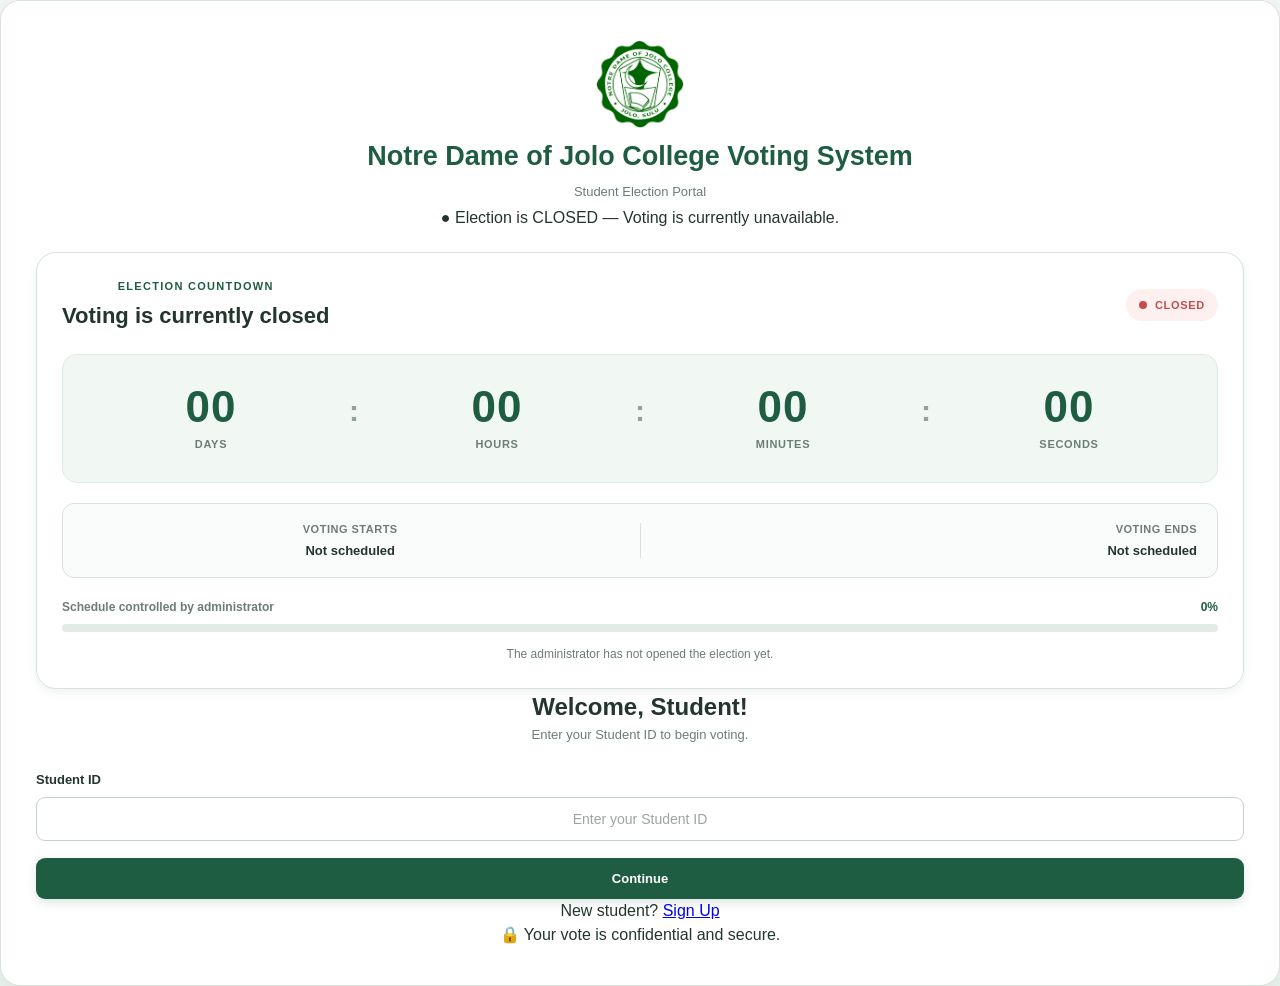
==== index.html @ a26a86ce "Add files via upload" ====
<!DOCTYPE html>
<html lang="en">

<head>

    <meta charset="UTF-8">
    <meta name="viewport" content="width=device-width, initial-scale=1.0">

    <title>Notre Dame Of Jolo College Voting System</title>

    <link rel="stylesheet" href="style2.css">

</head>

<body>

    <main class="page-container">

        <section class="login-card">


            <!-- ==========================================
                 LOGO
            =========================================== -->

            <div style="text-align: center;">

                <img
                    src="NDJC-SEAL-1508x1536.png"
                    alt="Notre Dame of Jolo College Logo"
                    style="
                        width: 90px;
                        height: 90px;
                        object-fit: contain;
                    "
                >

            </div>


            <!-- ==========================================
                 TITLE
            =========================================== -->

            <h1>
                Notre Dame of Jolo College Voting System
            </h1>

            <p class="subtitle">
                Student Election Portal
            </p>

            <div class="divider"></div>


            <!-- ==========================================
                 LIVE ELECTION STATUS
            =========================================== -->

            <div
                id="electionStatus"
                style="
                    text-align: center;
                    margin-bottom: 20px;
                "
            >

                <strong>
                    Checking voting schedule...
                </strong>

            </div>


            <!-- ==========================================
                 WELCOME
            =========================================== -->

            <h2>
                Welcome, Student!
            </h2>

            <p class="instruction">
                Enter your Student ID to begin voting.
            </p>


            <!-- ==========================================
                 LOGIN FORM
            =========================================== -->

            <form id="studentLoginForm">

                <label for="studentID">
                    Student ID
                </label>

                <input
                    type="text"
                    id="studentID"
                    name="studentID"
                    placeholder="Enter your Student ID"
                    autocomplete="off"
                >

                <p
                    id="errorMessage"
                    class="error-message"
                ></p>

                <button
                    type="submit"
                    class="primary-button"
                >
                    Continue
                </button>

            </form>


            <!-- ==========================================
                 SIGN UP
            =========================================== -->

            <div class="signup-section">

                <p>

                    New student?

                    <a href="student-signup.html">
                        Sign Up
                    </a>

                </p>

            </div>


            <!-- ==========================================
                 FOOTER
            =========================================== -->

            <div class="login-footer">

                🔒 Your vote is confidential and secure.

            </div>

        </section>

    </main>


    <!-- ==========================================
         STUDENT JAVASCRIPT
    =========================================== -->

    <script src="student2.js"></script>

</body>

</html>
---- style2.css ----
/* =========================================================
   COLLEGE VOTING SYSTEM
   STUDENT VOTING PAGE - STYLE2.CSS
   ========================================================= */


/* =========================================================
   1. GLOBAL RESET
   ========================================================= */

* {
    margin: 0;
    padding: 0;
    box-sizing: border-box;
}

html {
    scroll-behavior: smooth;
}

body {
    font-family: "Segoe UI", Arial, Helvetica, sans-serif;
    background: #f3f7f4;
    color: #24352d;
    min-height: 100vh;
    line-height: 1.5;
}


/* =========================================================
   2. COLOR VARIABLES
   ========================================================= */

:root {
    --forest: #1f5d42;
    --forest-dark: #174832;
    --forest-deep: #123b2a;
    --forest-light: #e7f2eb;
    --forest-soft: #f1f8f4;

    --white: #ffffff;
    --text: #24352d;
    --muted: #6d7d74;

    --border: #d8e3dc;
    --border-dark: #c4d3ca;

    --success: #2e8b57;
    --success-light: #e9f7ef;

    --warning: #c78a19;
    --warning-light: #fff6df;

    --danger: #c84b4b;
    --danger-light: #fff0f0;

    --shadow-sm: 0 3px 10px rgba(31, 93, 66, 0.08);
    --shadow-md: 0 8px 24px rgba(31, 93, 66, 0.12);
    --shadow-lg: 0 14px 35px rgba(31, 93, 66, 0.15);

    --radius-sm: 8px;
    --radius-md: 14px;
    --radius-lg: 20px;
}


/* =========================================================
   3. MAIN VOTING CONTAINER
   ========================================================= */

.voting-container {
    width: min(1180px, calc(100% - 32px));
    margin: 30px auto;
    padding-bottom: 30px;
}


/* =========================================================
   4. HEADER
   ========================================================= */

.voting-header {
    display: grid;
    grid-template-columns: 1fr auto auto;
    align-items: center;
    gap: 24px;

    background: var(--forest);
    color: var(--white);

    padding: 25px 30px;

    border-radius: var(--radius-lg);

    box-shadow: var(--shadow-md);
}


/* College title */

.voting-header h1 {
    font-size: 28px;
    font-weight: 700;
    letter-spacing: -0.3px;
    margin-bottom: 3px;
}

.voting-header > div:first-child p {
    color: rgba(255, 255, 255, 0.78);
    font-size: 14px;
}


/* =========================================================
   5. STUDENT INFORMATION
   ========================================================= */

.student-info {
    display: flex;
    flex-direction: column;
    align-items: flex-end;

    min-width: 190px;

    padding: 10px 16px;

    border-left: 1px solid rgba(255, 255, 255, 0.2);
}

.student-info strong {
    font-size: 15px;
    font-weight: 700;
}

.student-info span {
    margin-top: 2px;
    color: rgba(255, 255, 255, 0.72);
    font-size: 12px;
}


/* =========================================================
   6. ELECTION STATUS
   ========================================================= */

.election-status {
    display: inline-flex;
    align-items: center;
    justify-content: center;

    min-width: 120px;

    padding: 9px 15px;

    border-radius: 999px;

    font-size: 12px;
    font-weight: 700;

    text-transform: uppercase;
    letter-spacing: 0.5px;

    background: rgba(255, 255, 255, 0.13);
    color: white;

    border: 1px solid rgba(255, 255, 255, 0.2);
}


/* JavaScript-added states */

.election-status.open {
    background: rgba(61, 180, 111, 0.22);
    border-color: rgba(126, 235, 164, 0.4);
    color: #eafff1;
}

.election-status.closed {
    background: rgba(255, 255, 255, 0.12);
    color: #f1f4f2;
}


/* =========================================================
   7. COUNTDOWN CARD
   ========================================================= */

.student-countdown-card {
    margin-top: 22px;

    background: var(--white);

    border: 1px solid var(--border);

    border-radius: var(--radius-lg);

    padding: 25px;

    box-shadow: var(--shadow-sm);

    overflow: hidden;

    transition:
        transform 0.2s ease,
        box-shadow 0.2s ease;
}

.student-countdown-card:hover {
    box-shadow: var(--shadow-md);
}


/* =========================================================
   8. COUNTDOWN HEADER
   ========================================================= */

.countdown-header {
    display: flex;
    align-items: center;
    justify-content: space-between;

    gap: 20px;

    margin-bottom: 22px;
}

.countdown-eyebrow {
    display: block;

    margin-bottom: 4px;

    color: var(--forest);

    font-size: 11px;
    font-weight: 800;

    letter-spacing: 1.3px;
}

.countdown-heading h2 {
    color: var(--text);

    font-size: 22px;
    font-weight: 700;
}


/* =========================================================
   9. COUNTDOWN STATUS BADGE
   ========================================================= */

.countdown-status-badge {
    display: inline-flex;
    align-items: center;
    gap: 8px;

    padding: 8px 13px;

    border-radius: 999px;

    font-size: 11px;
    font-weight: 800;

    letter-spacing: 0.7px;

    white-space: nowrap;

    background: #eef2ef;
    color: var(--muted);
}

.status-dot {
    width: 8px;
    height: 8px;

    border-radius: 50%;

    background: #8c9992;
}


/* Checking */

.countdown-status-badge.checking {
    background: #eef2ef;
    color: #68766f;
}

.countdown-status-badge.checking .status-dot {
    background: #8c9992;
}


/* Open */

.countdown-status-badge.open {
    background: var(--success-light);
    color: var(--success);
}

.countdown-status-badge.open .status-dot {
    background: var(--success);
    box-shadow: 0 0 0 4px rgba(46, 139, 87, 0.12);
}


/* Upcoming */

.countdown-status-badge.upcoming {
    background: #edf3ff;
    color: #3766a8;
}

.countdown-status-badge.upcoming .status-dot {
    background: #4d7bc0;
}


/* Closed */

.countdown-status-badge.closed {
    background: var(--danger-light);
    color: var(--danger);
}

.countdown-status-badge.closed .status-dot {
    background: var(--danger);
}


/* =========================================================
   10. COUNTDOWN TIME
   ========================================================= */

.countdown-time-grid {
    display: grid;

    grid-template-columns:
        minmax(0, 1fr)
        auto
        minmax(0, 1fr)
        auto
        minmax(0, 1fr)
        auto
        minmax(0, 1fr);

    align-items: center;

    gap: 10px;

    padding: 20px;

    background: var(--forest-soft);

    border: 1px solid #dcebe2;

    border-radius: 15px;
}


/* Individual number box */

.countdown-unit {
    min-width: 0;

    text-align: center;

    padding: 10px 5px;
}

.countdown-unit strong {
    display: block;

    color: var(--forest);

    font-size: clamp(28px, 4vw, 44px);
    font-weight: 800;

    line-height: 1;

    font-variant-numeric: tabular-nums;
    letter-spacing: 1px;
}

.countdown-unit span {
    display: block;

    margin-top: 7px;

    color: var(--muted);

    font-size: 11px;
    font-weight: 700;

    text-transform: uppercase;
    letter-spacing: 0.7px;
}


/* Separators */

.countdown-separator {
    color: #91a39a;

    font-size: 30px;
    font-weight: 700;

    padding-bottom: 16px;
}


/* =========================================================
   11. COUNTDOWN SCHEDULE
   ========================================================= */

.countdown-schedule {
    display: grid;

    grid-template-columns: 1fr auto 1fr;

    align-items: center;

    gap: 22px;

    margin-top: 20px;

    padding: 17px 20px;

    background: #fafcfb;

    border: 1px solid var(--border);

    border-radius: 12px;
}

.schedule-item {
    display: flex;
    flex-direction: column;
    gap: 3px;
}

.schedule-item.schedule-end {
    text-align: right;
}

.schedule-label {
    color: var(--muted);

    font-size: 11px;
    font-weight: 700;

    text-transform: uppercase;
    letter-spacing: 0.5px;
}

.schedule-item strong {
    color: var(--text);

    font-size: 13px;
    font-weight: 700;
}

.schedule-divider {
    width: 1px;
    height: 35px;

    background: var(--border);
}


/* =========================================================
   12. COUNTDOWN PROGRESS
   ========================================================= */

.countdown-progress-area {
    margin-top: 20px;
}

.countdown-progress-labels {
    display: flex;
    justify-content: space-between;
    align-items: center;

    margin-bottom: 8px;
}

.countdown-progress-labels span {
    color: var(--muted);

    font-size: 12px;
    font-weight: 600;
}

.countdown-progress-labels strong {
    color: var(--forest);

    font-size: 12px;
    font-weight: 800;
}

.countdown-progress-track {
    width: 100%;
    height: 8px;

    overflow: hidden;

    background: #e4ebe7;

    border-radius: 999px;
}

.countdown-progress-bar {
    width: 0;
    height: 100%;

    background: var(--forest);

    border-radius: inherit;

    transition: width 0.5s ease;
}


/* =========================================================
   13. COUNTDOWN MESSAGE
   ========================================================= */

.countdown-message {
    margin-top: 13px;

    color: var(--muted);

    font-size: 12px;
    text-align: center;
}


/* =========================================================
   14. VOTING PROGRESS
   ========================================================= */

.progress-container {
    display: flex;
    align-items: center;

    width: 100%;

    margin: 25px 0;

    padding: 5px 10px;
}


/* Progress step */

.progress-step {
    position: relative;

    display: flex;
    flex-direction: column;
    align-items: center;
    justify-content: center;

    flex-shrink: 0;

    width: 43px;
    height: 43px;

    border-radius: 50%;

    background: #e2e9e5;

    color: #75837c;

    font-size: 14px;
    font-weight: 800;

    transition:
        background 0.25s ease,
        color 0.25s ease,
        transform 0.25s ease,
        box-shadow 0.25s ease;
}

.progress-step span {
    position: absolute;

    top: 51px;

    width: 110px;

    color: #78867e;

    font-size: 11px;
    font-weight: 700;

    text-align: center;

    white-space: nowrap;
}


/* Active */

.progress-step.active {
    background: var(--forest);
    color: white;

    box-shadow: 0 0 0 5px rgba(31, 93, 66, 0.12);

    transform: scale(1.04);
}

.progress-step.active span {
    color: var(--forest);
}


/* Completed */

.progress-step.completed {
    background: var(--success);
    color: white;
}

.progress-step.completed span {
    color: var(--success);
}


/* Progress line */

.progress-line {
    flex: 1;

    height: 3px;

    margin: 0 7px;

    background: #dfe7e2;

    border-radius: 999px;

    transition: background 0.3s ease;
}

.progress-line.completed {
    background: var(--forest);
}


/* =========================================================
   15. MAIN POSITION CARD
   ========================================================= */

.position-card {
    margin-top: 42px;

    background: var(--white);

    border: 1px solid var(--border);

    border-radius: var(--radius-lg);

    box-shadow: var(--shadow-sm);

    overflow: hidden;
}


/* =========================================================
   16. POSITION HEADER
   ========================================================= */

.position-header {
    padding: 28px 30px 22px;

    border-bottom: 1px solid var(--border);

    background:
        linear-gradient(
            to bottom,
            #ffffff,
            #fbfdfc
        );
}

.position-number {
    display: inline-block;

    margin-bottom: 7px;

    color: var(--forest);

    font-size: 11px;
    font-weight: 800;

    text-transform: uppercase;
    letter-spacing: 0.8px;
}

.position-header h2 {
    color: var(--text);

    font-size: 27px;
    font-weight: 750;

    margin-bottom: 5px;
}

.position-header p {
    color: var(--muted);

    font-size: 13px;
}

.position-header p strong {
    color: var(--forest);
}


/* =========================================================
   17. CANDIDATE GRID
   ========================================================= */

.candidate-grid {
    display: grid;

    grid-template-columns: repeat(3, minmax(0, 1fr));

    gap: 18px;

    padding: 26px 30px;
}


/* =========================================================
   18. CANDIDATE CARD
   ========================================================= */

.candidate-card {
    position: relative;

    display: flex;
    flex-direction: column;

    min-width: 0;

    padding: 20px;

    background: var(--white);

    border: 2px solid var(--border);

    border-radius: 16px;

    cursor: pointer;

    transition:
        border-color 0.2s ease,
        background 0.2s ease,
        box-shadow 0.2s ease,
        transform 0.2s ease;
}

.candidate-card:hover {
    border-color: #a9c5b5;

    background: #fcfefd;

    box-shadow: var(--shadow-md);

    transform: translateY(-3px);
}

.candidate-card:focus {
    outline: none;

    border-color: var(--forest);

    box-shadow:
        0 0 0 4px rgba(31, 93, 66, 0.12),
        var(--shadow-sm);
}


/* Selected card */

.candidate-card.selected {
    border-color: var(--forest);

    background: var(--forest-soft);

    box-shadow:
        0 7px 20px rgba(31, 93, 66, 0.13);
}


/* =========================================================
   19. CANDIDATE PHOTO
   ========================================================= */

.candidate-photo {
    display: flex;
    align-items: center;
    justify-content: center;

    width: 82px;
    height: 82px;

    margin: 0 auto 15px;

    border-radius: 50%;

    background: var(--forest-light);

    border: 4px solid #d9ebe1;

    font-size: 38px;

    flex-shrink: 0;
}


/* Selected photo */

.candidate-card.selected .candidate-photo {
    background: #d9eee1;
    border-color: #b7d8c4;
}


/* =========================================================
   20. CANDIDATE INFORMATION
   ========================================================= */

.candidate-information {
    min-width: 0;

    text-align: center;

    padding: 0 3px;
}

.candidate-information h3 {
    overflow: hidden;

    color: var(--text);

    font-size: 17px;
    font-weight: 750;

    text-overflow: ellipsis;
    white-space: nowrap;

    margin-bottom: 4px;
}

.candidate-information > p:not(.platform) {
    color: var(--forest);

    font-size: 12px;
    font-weight: 700;
}

.candidate-information .platform {
    min-height: 52px;

    margin-top: 11px;

    padding-top: 11px;

    color: var(--muted);

    font-size: 12px;
    line-height: 1.5;

    border-top: 1px solid var(--border);
}


/* =========================================================
   21. SELECTION CIRCLE
   ========================================================= */

.selection-circle {
    display: flex;
    align-items: center;
    justify-content: center;

    width: 29px;
    height: 29px;

    margin: 17px auto 0;

    border: 2px solid #c7d5cd;

    border-radius: 50%;

    color: transparent;

    background: white;

    font-size: 15px;
    font-weight: 900;

    transition:
        background 0.2s ease,
        border-color 0.2s ease,
        color 0.2s ease,
        transform 0.2s ease;
}


/* Selected circle */

.candidate-card.selected .selection-circle {
    background: var(--forest);

    border-color: var(--forest);

    color: white;

    transform: scale(1.05);
}


/* =========================================================
   22. REVIEW SECTION
   ========================================================= */

.review-section {
    padding: 28px 30px;
}

.review-list {
    display: flex;
    flex-direction: column;

    gap: 12px;
}

.review-item {
    display: flex;
    align-items: center;
    justify-content: space-between;

    gap: 20px;

    padding: 17px 20px;

    background: #f8fbf9;

    border: 1px solid var(--border);

    border-radius: 12px;
}

.review-item strong {
    color: var(--text);

    font-size: 13px;
}

.review-item span {
    color: var(--forest);

    font-size: 13px;
    font-weight: 700;

    text-align: right;
}


/* =========================================================
   23. SELECTION ERROR
   ========================================================= */

.selection-error {
    display: none;

    margin: 0 30px 20px;

    padding: 11px 14px;

    background: var(--danger-light);

    border: 1px solid #efcaca;

    border-radius: 9px;

    color: var(--danger);

    font-size: 12px;
    font-weight: 600;

    text-align: center;
}

.selection-error:not(:empty) {
    display: block;
}


/* =========================================================
   24. NAVIGATION
   ========================================================= */

.voting-navigation {
    display: flex;
    align-items: center;
    justify-content: space-between;

    gap: 15px;

    padding: 22px 30px;

    border-top: 1px solid var(--border);

    background: #fafcfb;
}


/* =========================================================
   25. BUTTONS
   ========================================================= */

.voting-navigation button {
    min-height: 44px;

    padding: 10px 21px;

    border-radius: 9px;

    font-family: inherit;

    font-size: 13px;
    font-weight: 700;

    cursor: pointer;

    transition:
        background 0.2s ease,
        border-color 0.2s ease,
        color 0.2s ease,
        transform 0.15s ease,
        box-shadow 0.2s ease;
}

.voting-navigation button:hover {
    transform: translateY(-1px);
}

.voting-navigation button:active {
    transform: translateY(0);
}

.voting-navigation button:focus {
    outline: none;

    box-shadow: 0 0 0 4px rgba(31, 93, 66, 0.12);
}


/* Back */

.secondary-button {
    background: white;

    color: var(--forest);

    border: 1px solid var(--border-dark);
}

.secondary-button:hover {
    background: var(--forest-soft);

    border-color: #a9c5b5;
}


/* Next */

.primary-button {
    background: var(--forest);

    color: white;

    border: 1px solid var(--forest);

    box-shadow: 0 4px 10px rgba(31, 93, 66, 0.15);
}

.primary-button:hover {
    background: var(--forest-dark);

    border-color: var(--forest-dark);
}

.primary-button:disabled,
.secondary-button:disabled {
    opacity: 0.5;

    cursor: not-allowed;

    transform: none;

    box-shadow: none;
}


/* =========================================================
   26. FOOTER
   ========================================================= */

.voting-footer {
    padding: 22px 10px 5px;

    text-align: center;
}

.voting-footer p {
    color: #7c8b83;

    font-size: 11px;
}


/* =========================================================
   27. LOGIN PAGE SUPPORT
   =========================================================
   These styles allow the same style2.css to continue
   supporting the student login page.
   ========================================================= */

/* =========================================================
   27. LOGIN PAGE - CENTERED STUDENT ID FORM
   ========================================================= */

.login-page {
    min-height: 100vh;

    display: flex;
    align-items: center;
    justify-content: center;

    padding: 30px 20px;

    background:
        linear-gradient(
            135deg,
            #eef6f1,
            #f7faf8
        );
}


/* Main login wrapper */

.login-container {
    width: 100%;
    max-width: 430px;

    margin: 0 auto;
}


/* Login card */

.login-card {
    width: 100%;

    background: var(--white);

    padding: 38px 35px;

    border: 1px solid var(--border);

    border-radius: 20px;

    box-shadow: var(--shadow-lg);

    text-align: center;
}


/* Login title */

.login-card h1 {
    color: var(--forest);

    font-size: 27px;

    font-weight: 700;

    text-align: center;

    margin-bottom: 5px;
}


/* Login subtitle */

.login-card > p {
    color: var(--muted);

    font-size: 13px;

    text-align: center;

    margin-bottom: 5px;
}


/* Login form */

.login-card form {
    width: 100%;

    margin: 25px auto 0;

    text-align: left;
}


/* Student ID label */

.login-card label {
    display: block;

    width: 100%;

    margin-bottom: 8px;

    color: var(--text);

    font-size: 13px;

    font-weight: 700;

    text-align: left;
}


/* Student ID input */

.login-card input {
    display: block;

    width: 100%;

    padding: 13px 14px;

    border: 1px solid var(--border-dark);

    border-radius: 9px;

    background: var(--white);

    color: var(--text);

    font-family: inherit;

    font-size: 14px;

    text-align: center;

    outline: none;

    transition:
        border-color 0.2s ease,
        box-shadow 0.2s ease,
        background 0.2s ease;
}


/* Input placeholder */

.login-card input::placeholder {
    color: #9aa69f;

    text-align: center;
}


/* Input hover */

.login-card input:hover {
    border-color: #a8b9ae;
}


/* Input focus */

.login-card input:focus {
    border-color: var(--forest);

    background: #fcfefd;

    box-shadow:
        0 0 0 4px rgba(31, 93, 66, 0.10);
}


/* Login button */

.login-card button {
    display: block;

    width: 100%;

    margin: 17px auto 0;

    padding: 13px 15px;

    border: none;

    border-radius: 9px;

    background: var(--forest);

    color: var(--white);

    font-family: inherit;

    font-size: 13px;

    font-weight: 700;

    text-align: center;

    cursor: pointer;

    transition:
        background 0.2s ease,
        transform 0.15s ease,
        box-shadow 0.2s ease;
}


.login-card button:hover {
    background: var(--forest-dark);

    transform: translateY(-1px);

    box-shadow:
        0 5px 12px rgba(31, 93, 66, 0.15);
}


.login-card button:active {
    transform: translateY(0);

    box-shadow: none;
}


.login-card button:focus-visible {
    outline: 3px solid rgba(31, 93, 66, 0.18);

    outline-offset: 2px;
}


/* Error message */

#errorMessage {
    width: 100%;

    margin: 12px auto 0;

    padding: 9px 12px;

    border-radius: 8px;

    color: var(--danger);

    background: var(--danger-light);

    font-size: 12px;

    text-align: center;
}


/* Hide empty error */

#errorMessage:empty {
    display: none;
}


/* =========================================================
   LOGIN - MOBILE
   ========================================================= */

@media (max-width: 480px) {

    .login-page {
        padding: 20px 15px;
    }

    .login-container {
        max-width: 400px;
    }

    .login-card {
        padding: 32px 25px;
    }

    .login-card h1 {
        font-size: 24px;
    }

    .login-card input {
        padding: 12px 13px;
    }

    .login-card button {
        padding: 12px 14px;
    }
}


/* =========================================================
   28. DISABLED VOTING STATE
   ========================================================= */

.voting-disabled {
    opacity: 0.75;
}

.voting-disabled .candidate-card {
    cursor: not-allowed;
}

.voting-disabled .candidate-card:hover {
    transform: none;

    box-shadow: none;
}


/* =========================================================
   29. RESPONSIVE - TABLET
   ========================================================= */

@media (max-width: 950px) {

    .voting-header {
        grid-template-columns: 1fr auto;

        gap: 16px;
    }

    .student-info {
        border-left: none;

        border-right: 1px solid rgba(255, 255, 255, 0.2);

        padding-right: 16px;
    }

    .election-status {
        grid-column: 1 / -1;

        justify-self: stretch;

        width: 100%;
    }

    .candidate-grid {
        grid-template-columns: repeat(2, minmax(0, 1fr));
    }

}


/* =========================================================
   30. RESPONSIVE - SMALL TABLET
   ========================================================= */

@media (max-width: 700px) {

    .voting-container {
        width: min(100% - 20px, 600px);

        margin: 15px auto;
    }

    .voting-header {
        grid-template-columns: 1fr;

        text-align: center;

        padding: 22px 20px;
    }

    .voting-header h1 {
        font-size: 24px;
    }

    .student-info {
        align-items: center;

        min-width: 0;

        border: none;

        padding: 5px;
    }

    .election-status {
        justify-self: center;

        width: auto;
    }

    .student-countdown-card {
        padding: 18px;
    }

    .countdown-header {
        align-items: flex-start;

        flex-direction: column;
    }

    .countdown-status-badge {
        align-self: flex-start;
    }

    .countdown-time-grid {
        gap: 3px;

        padding: 14px 7px;
    }

    .countdown-unit strong {
        font-size: 30px;
    }

    .countdown-separator {
        font-size: 22px;
    }

    .countdown-schedule {
        grid-template-columns: 1fr;

        gap: 12px;
    }

    .schedule-item,
    .schedule-item.schedule-end {
        text-align: center;

        align-items: center;
    }

    .schedule-divider {
        width: 100%;
        height: 1px;
    }

    .progress-container {
        margin: 22px 0;

        padding: 5px 0;
    }

    .progress-step {
        width: 38px;
        height: 38px;

        font-size: 12px;
    }

    .progress-step span {
        top: 46px;

        width: 90px;

        font-size: 9px;
    }

    .progress-line {
        margin: 0 4px;
    }

    .position-card {
        margin-top: 38px;
    }

    .position-header {
        padding: 23px 20px 19px;
    }

    .position-header h2 {
        font-size: 23px;
    }

    .candidate-grid {
        grid-template-columns: 1fr;

        padding: 20px;
    }

    .candidate-card {
        display: grid;

        grid-template-columns: 75px 1fr 32px;

        align-items: center;

        column-gap: 15px;

        padding: 15px;
    }

    .candidate-photo {
        width: 68px;
        height: 68px;

        margin: 0;

        font-size: 30px;
    }

    .candidate-information {
        text-align: left;
    }

    .candidate-information h3 {
        font-size: 16px;
    }

    .candidate-information .platform {
        min-height: auto;

        margin-top: 7px;

        padding-top: 7px;
    }

    .selection-circle {
        width: 28px;
        height: 28px;

        margin: 0;
    }

    .review-section {
        padding: 20px;
    }

    .review-item {
        align-items: flex-start;

        flex-direction: column;

        gap: 5px;
    }

    .review-item span {
        text-align: left;
    }

    .selection-error {
        margin-left: 20px;
        margin-right: 20px;
    }

    .voting-navigation {
        padding: 18px 20px;
    }

}


/* =========================================================
   31. RESPONSIVE - MOBILE
   ========================================================= */

@media (max-width: 480px) {

    body {
        background: #f6f9f7;
    }

    .voting-container {
        width: calc(100% - 14px);

        margin: 7px auto;
    }

    .voting-header {
        border-radius: 14px;

        padding: 18px 15px;
    }

    .voting-header h1 {
        font-size: 21px;
    }

    .voting-header > div:first-child p {
        font-size: 12px;
    }

    .student-info strong {
        font-size: 13px;
    }

    .student-info span {
        font-size: 11px;
    }

    .election-status {
        font-size: 10px;

        padding: 7px 12px;
    }

    .student-countdown-card {
        margin-top: 12px;

        padding: 15px;

        border-radius: 14px;
    }

    .countdown-eyebrow {
        font-size: 9px;
    }

    .countdown-heading h2 {
        font-size: 18px;
    }

    .countdown-time-grid {
        padding: 13px 4px;

        gap: 0;
    }

    .countdown-unit {
        padding: 7px 2px;
    }

    .countdown-unit strong {
        font-size: 23px;
    }

    .countdown-unit span {
        margin-top: 5px;

        font-size: 8px;
    }

    .countdown-separator {
        padding-bottom: 13px;

        font-size: 17px;
    }

    .countdown-schedule {
        padding: 13px;
    }

    .schedule-item strong {
        font-size: 11px;
    }

    .progress-container {
        margin: 20px 0 22px;
    }

    .progress-step {
        width: 34px;
        height: 34px;

        font-size: 11px;
    }

    .progress-step span {
        top: 41px;

        width: 72px;

        font-size: 8px;
    }

    .progress-line {
        height: 2px;

        margin: 0 3px;
    }

    .position-card {
        margin-top: 34px;

        border-radius: 14px;
    }

    .position-header {
        padding: 20px 16px 17px;
    }

    .position-number {
        font-size: 9px;
    }

    .position-header h2 {
        font-size: 21px;
    }

    .position-header p {
        font-size: 12px;
    }

    .candidate-grid {
        gap: 12px;

        padding: 15px;
    }

    .candidate-card {
        grid-template-columns: 60px 1fr 28px;

        column-gap: 11px;

        padding: 12px;
    }

    .candidate-photo {
        width: 58px;
        height: 58px;

        border-width: 3px;

        font-size: 25px;
    }

    .candidate-information h3 {
        font-size: 14px;
    }

    .candidate-information > p:not(.platform) {
        font-size: 10px;
    }

    .candidate-information .platform {
        font-size: 10px;

        line-height: 1.4;
    }

    .selection-circle {
        width: 25px;
        height: 25px;

        font-size: 12px;
    }

    .review-section {
        padding: 15px;
    }

    .review-item {
        padding: 13px 14px;
    }

    .review-item strong,
    .review-item span {
        font-size: 11px;
    }

    .voting-navigation {
        padding: 15px;

        gap: 10px;
    }

    .voting-navigation button {
        flex: 1;

        min-height: 42px;

        padding: 9px 12px;

        font-size: 12px;
    }

    .voting-footer {
        padding-top: 15px;
    }

    .voting-footer p {
        font-size: 9px;
    }

}


/* =========================================================
   32. VERY SMALL MOBILE
   ========================================================= */

@media (max-width: 350px) {

    .countdown-unit strong {
        font-size: 19px;
    }

    .countdown-unit span {
        font-size: 7px;
    }

    .countdown-separator {
        font-size: 14px;
    }

    .progress-step {
        width: 30px;
        height: 30px;
    }

    .progress-step span {
        width: 65px;

        font-size: 7px;
    }

    .candidate-card {
        grid-template-columns: 50px 1fr 25px;

        column-gap: 8px;

        padding: 10px;
    }

    .candidate-photo {
        width: 50px;
        height: 50px;

        font-size: 21px;
    }

    .candidate-information h3 {
        font-size: 12px;
    }

    .candidate-information > p:not(.platform) {
        font-size: 9px;
    }

    .candidate-information .platform {
        font-size: 9px;
    }

}


/* =========================================================
   33. ACCESSIBILITY
   ========================================================= */

button:focus-visible,
.candidate-card:focus-visible {
    outline: 3px solid rgba(31, 93, 66, 0.25);

    outline-offset: 2px;
}


/* Prevent text selection on interactive controls */

.candidate-card,
.voting-navigation button,
.progress-step {
    -webkit-tap-highlight-color: transparent;
}


/* =========================================================
   34. REDUCED MOTION
   ========================================================= */

@media (prefers-reduced-motion: reduce) {

    *,
    *::before,
    *::after {
        scroll-behavior: auto !important;

        transition-duration: 0.01ms !important;
        animation-duration: 0.01ms !important;
        animation-iteration-count: 1 !important;
    }

}


/* =========================================================
   35. PRINT
   ========================================================= */

@media print {

    body {
        background: white;
    }

    .voting-container {
        width: 100%;
        margin: 0;
    }

    .voting-header,
    .student-countdown-card,
    .progress-container,
    .voting-footer {
        box-shadow: none;
    }

    .voting-navigation {
        display: none;
    }

/* =========================================================
   COMPACT STUDENT VOTING LAYOUT
   ========================================================= */

/* Main student pages */
body {
    background: #f4f8f5;
}

/* =========================================================
   LOGIN PAGE
   ========================================================= */

.voting-container {
    width: 100%;
    max-width: 760px;
    margin: 35px auto;
    padding: 0 20px;
}


/* Login / Student card */
.student-login-card,
.login-card,
.voting-card {
    width: 100%;
    max-width: 760px;
    margin: 0 auto;

    padding: 30px 35px;

    background: #ffffff;

    border: 1px solid #dce8df;
    border-radius: 16px;

    box-shadow:
        0 4px 15px rgba(0, 0, 0, 0.05);
}


/* Header */
.voting-header {
    padding: 20px 10px 15px;

    text-align: center;
}

.voting-header h1 {
    margin-bottom: 5px;

    font-size: 28px;
    line-height: 1.2;
}

.voting-header p {
    font-size: 13px;
}


/* Welcome text */
.voting-container h2 {
    margin-top: 8px;
    margin-bottom: 5px;

    font-size: 23px;

    text-align: center;
}

.voting-container .subtitle,
.voting-container .instruction {
    font-size: 13px;

    text-align: center;
}


/* Student ID area */
.voting-container form {
    width: 100%;
    max-width: 100%;

    margin-top: 22px;
}

.voting-container label {
    display: block;

    margin-bottom: 7px;

    font-size: 13px;
    font-weight: 700;
}

.voting-container input[type="text"],
.voting-container input[type="number"] {
    width: 100%;
    height: 45px;

    padding: 0 14px;

    border: 1px solid #cbd8d0;
    border-radius: 8px;

    font-size: 14px;

    outline: none;

    text-align: center;

    transition:
        border-color 0.2s ease,
        box-shadow 0.2s ease;
}

.voting-container input[type="text"]:focus,
.voting-container input[type="number"]:focus {
    border-color: #1f5d42;

    box-shadow:
        0 0 0 3px rgba(31, 93, 66, 0.10);
}


/* Continue button */
.voting-container button {
    width: 100%;
    height: 44px;

    margin-top: 14px;

    border: none;
    border-radius: 8px;

    background: #1f5d42;

    color: white;

    font-size: 13px;
    font-weight: 700;

    cursor: pointer;

    transition:
        background 0.2s ease,
        transform 0.2s ease;
}

.voting-container button:hover {
    background: #174832;

    transform: translateY(-1px);
}


/* =========================================================
   ELECTION COUNTDOWN
   ========================================================= */

.election-countdown {
    width: 100%;
    max-width: 900px;

    margin: 20px auto 30px;
    padding: 22px 25px;

    background: #ffffff;

    border: 1px solid #dce8df;
    border-radius: 16px;

    box-shadow:
        0 4px 15px rgba(0, 0, 0, 0.05);
}


/* Countdown header */
.election-countdown-header {
    margin-bottom: 16px;
}

.election-countdown-header h2 {
    margin: 0;

    font-size: 20px;
    color: #1f2933;
}

.election-countdown-header p {
    margin-top: 4px;

    font-size: 11px;
    color: #71808a;

    text-transform: uppercase;
    letter-spacing: 0.8px;
}


/* Countdown numbers container */
.countdown-grid {
    display: grid;

    grid-template-columns:
        repeat(4, 1fr);

    gap: 10px;

    padding: 18px;

    background: #f3f8f5;

    border: 1px solid #dce8df;
    border-radius: 10px;
}


/* Individual countdown */
.countdown-item {
    text-align: center;

    padding: 5px;
}

.countdown-number {
    display: block;

    color: #1f5d42;

    font-size: 38px;
    font-weight: 700;

    line-height: 1;
}

.countdown-label {
    display: block;

    margin-top: 6px;

    color: #66757f;

    font-size: 10px;
    font-weight: 700;

    text-transform: uppercase;
}


/* =========================================================
   VOTING SCHEDULE
   ========================================================= */

.voting-schedule {
    margin-top: 15px;

    padding: 14px 16px;

    background: #fbfdfb;

    border: 1px solid #dce8df;
    border-radius: 9px;

    display: grid;

    grid-template-columns: 1fr 1fr;

    gap: 15px;
}

.schedule-item {
    padding: 4px 10px;
}

.schedule-item:first-child {
    border-right: 1px solid #dce8df;
}

.schedule-item span {
    display: block;

    margin-bottom: 3px;

    color: #71808a;

    font-size: 10px;

    text-transform: uppercase;
}

.schedule-item strong {
    color: #1f2933;

    font-size: 12px;
}


/* =========================================================
   VOTING PROGRESS
   ========================================================= */

.voting-progress {
    margin-top: 16px;
}

.voting-progress-header {
    display: flex;
    justify-content: space-between;

    margin-bottom: 6px;

    color: #66757f;

    font-size: 11px;
}

.progress-bar {
    width: 100%;
    height: 6px;

    overflow: hidden;

    background: #e4ebe6;

    border-radius: 10px;
}

.progress-bar-fill {
    height: 100%;

    background: #1f5d42;

    border-radius: 10px;
}


/* Countdown message */
.countdown-message {
    margin-top: 12px;

    color: #71808a;

    font-size: 11px;

    text-align: center;
}


/* =========================================================
   OPEN / CLOSED STATUS
   ========================================================= */

.election-status {
    display: inline-flex;
    align-items: center;

    gap: 6px;

    padding: 7px 12px;

    background: #e8f5ed;

    color: #267044;

    border-radius: 20px;

    font-size: 10px;
    font-weight: 700;

    text-transform: uppercase;
}

.election-status::before {
    content: "";

    width: 7px;
    height: 7px;

    background: #4d9b6b;

    border-radius: 50%;
}


/* =========================================================
   MOBILE
   ========================================================= */

@media (max-width: 700px) {

    .voting-container {
        margin: 20px auto;

        padding: 0 12px;
    }

    .student-login-card,
    .login-card,
    .voting-card {
        padding: 25px 20px;

        border-radius: 12px;
    }

    .voting-header h1 {
        font-size: 23px;
    }

    .voting-container h2 {
        font-size: 20px;
    }

    .election-countdown {
        padding: 18px 15px;

        margin: 15px auto 20px;
    }

    .countdown-grid {
        gap: 4px;

        padding: 13px 8px;
    }

    .countdown-number {
        font-size: 27px;
    }

    .countdown-label {
        font-size: 8px;
    }

}


@media (max-width: 500px) {

    .countdown-grid {
        grid-template-columns:
            repeat(2, 1fr);

        gap: 10px;
    }

    .countdown-number {
        font-size: 30px;
    }

    .voting-schedule {
        grid-template-columns: 1fr;
    }

    .schedule-item:first-child {
        border-right: none;

        border-bottom:
            1px solid #dce8df;

        padding-bottom: 10px;
    }

}


/* =====================================================
   LOGO
===================================================== */

.logo-circle {
    width: 110px;
    height: 110px;
    margin: 0 auto 20px;
    display: flex;
    align-items: center;
    justify-content: center;
    overflow: hidden;
}

.logo-circle img {
    width: 100px;
    height: 100px;
    object-fit: contain;
    display: block;
}




}
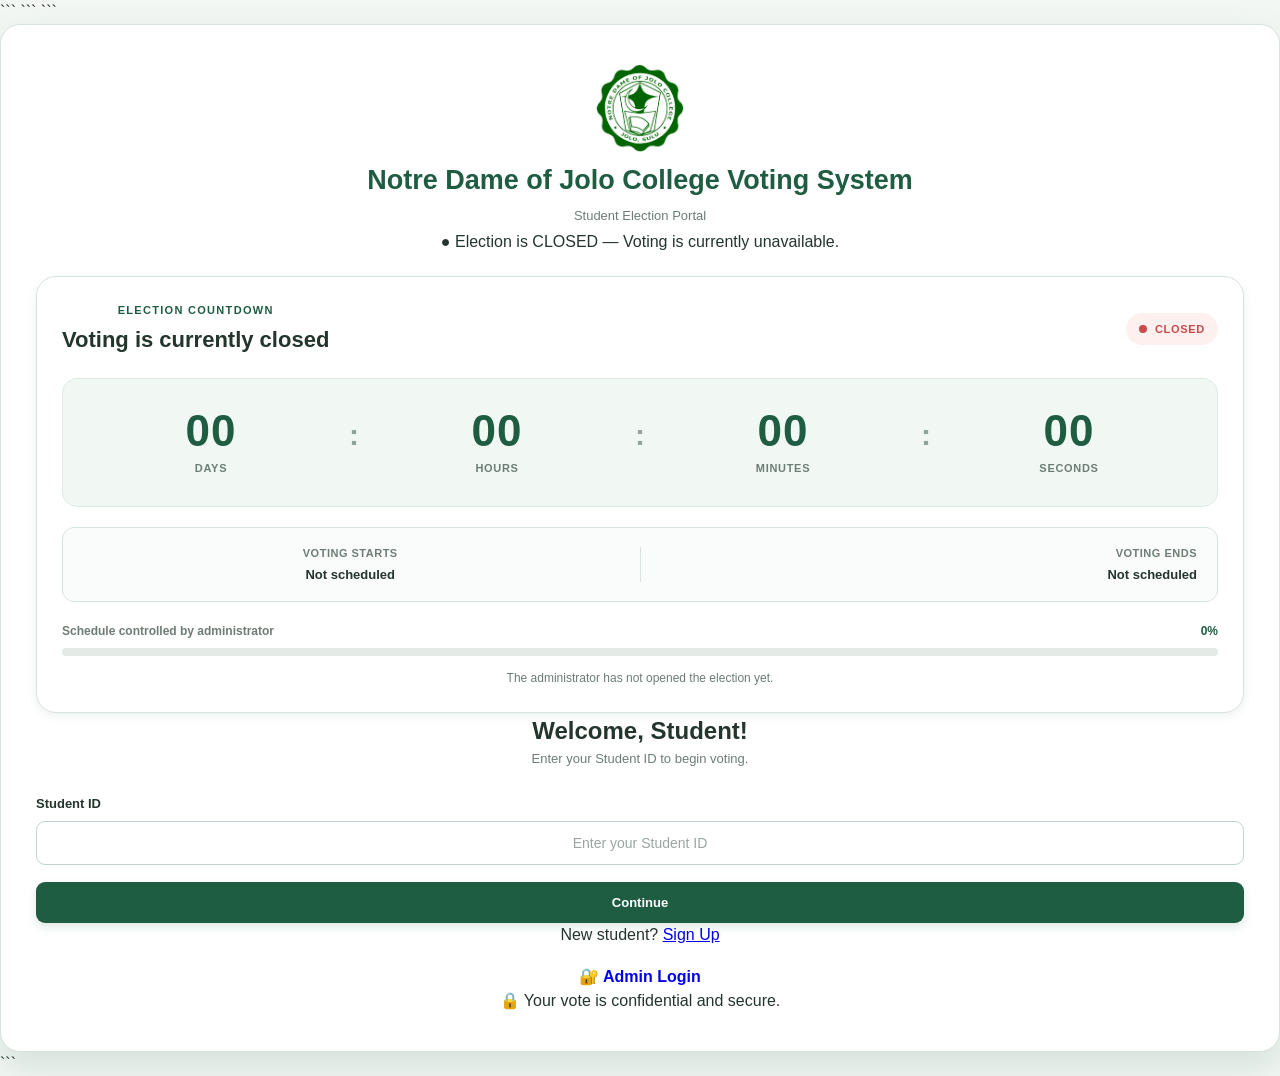
==== commit 974d1ed8: "Enhance index.html with admin login and updates Added admin login section and improved structure." ====
--- a/index.html
+++ b/index.html
@@ -1,165 +1,193 @@
+<!DOCTYPE html>
 
-<!DOCTYPE html>
 <html lang="en">
 
 <head>
 
-    <meta charset="UTF-8">
-    <meta name="viewport" content="width=device-width, initial-scale=1.0">
+```
+<meta charset="UTF-8">
+<meta name="viewport" content="width=device-width, initial-scale=1.0">
 
-    <title>Notre Dame Of Jolo College Voting System</title>
+<title>Notre Dame Of Jolo College Voting System</title>
 
-    <link rel="stylesheet" href="style2.css">
+<link rel="stylesheet" href="style2.css">
+```
 
 </head>
 
 <body>
 
-    <main class="page-container">
+```
+<main class="page-container">
 
-        <section class="login-card">
+    <section class="login-card">
 
 
-            <!-- ==========================================
-                 LOGO
-            =========================================== -->
+        <!-- ==========================================
+             LOGO
+        =========================================== -->
 
-            <div style="text-align: center;">
+        <div style="text-align: center;">
 
-                <img
-                    src="NDJC-SEAL-1508x1536.png"
-                    alt="Notre Dame of Jolo College Logo"
-                    style="
-                        width: 90px;
-                        height: 90px;
-                        object-fit: contain;
-                    "
-                >
-
-            </div>
-
-
-            <!-- ==========================================
-                 TITLE
-            =========================================== -->
-
-            <h1>
-                Notre Dame of Jolo College Voting System
-            </h1>
-
-            <p class="subtitle">
-                Student Election Portal
-            </p>
-
-            <div class="divider"></div>
-
-
-            <!-- ==========================================
-                 LIVE ELECTION STATUS
-            =========================================== -->
-
-            <div
-                id="electionStatus"
+            <img
+                src="NDJC-SEAL-1508x1536.png"
+                alt="Notre Dame of Jolo College Logo"
                 style="
-                    text-align: center;
-                    margin-bottom: 20px;
+                    width: 90px;
+                    height: 90px;
+                    object-fit: contain;
                 "
             >
 
-                <strong>
-                    Checking voting schedule...
-                </strong>
-
-            </div>
+        </div>
 
 
-            <!-- ==========================================
-                 WELCOME
-            =========================================== -->
+        <!-- ==========================================
+             TITLE
+        =========================================== -->
 
-            <h2>
-                Welcome, Student!
-            </h2>
+        <h1>
+            Notre Dame of Jolo College Voting System
+        </h1>
 
-            <p class="instruction">
-                Enter your Student ID to begin voting.
+        <p class="subtitle">
+            Student Election Portal
+        </p>
+
+        <div class="divider"></div>
+
+
+        <!-- ==========================================
+             LIVE ELECTION STATUS
+        =========================================== -->
+
+        <div
+            id="electionStatus"
+            style="
+                text-align: center;
+                margin-bottom: 20px;
+            "
+        >
+
+            <strong>
+                Checking voting schedule...
+            </strong>
+
+        </div>
+
+
+        <!-- ==========================================
+             WELCOME
+        =========================================== -->
+
+        <h2>
+            Welcome, Student!
+        </h2>
+
+        <p class="instruction">
+            Enter your Student ID to begin voting.
+        </p>
+
+
+        <!-- ==========================================
+             LOGIN FORM
+        =========================================== -->
+
+        <form id="studentLoginForm">
+
+            <label for="studentID">
+                Student ID
+            </label>
+
+            <input
+                type="text"
+                id="studentID"
+                name="studentID"
+                placeholder="Enter your Student ID"
+                autocomplete="off"
+            >
+
+            <p
+                id="errorMessage"
+                class="error-message"
+            ></p>
+
+            <button
+                type="submit"
+                class="primary-button"
+            >
+                Continue
+            </button>
+
+        </form>
+
+
+        <!-- ==========================================
+             SIGN UP
+        ========================================== -->
+
+        <div class="signup-section">
+
+            <p>
+
+                New student?
+
+                <a href="student-signup.html">
+                    Sign Up
+                </a>
+
             </p>
 
-
-            <!-- ==========================================
-                 LOGIN FORM
-            =========================================== -->
-
-            <form id="studentLoginForm">
-
-                <label for="studentID">
-                    Student ID
-                </label>
-
-                <input
-                    type="text"
-                    id="studentID"
-                    name="studentID"
-                    placeholder="Enter your Student ID"
-                    autocomplete="off"
-                >
-
-                <p
-                    id="errorMessage"
-                    class="error-message"
-                ></p>
-
-                <button
-                    type="submit"
-                    class="primary-button"
-                >
-                    Continue
-                </button>
-
-            </form>
+        </div>
 
 
-            <!-- ==========================================
-                 SIGN UP
-            =========================================== -->
+        <!-- ==========================================
+             ADMIN LOGIN
+        ========================================== -->
 
-            <div class="signup-section">
+        <div
+            class="admin-login-section"
+            style="
+                text-align: center;
+                margin-top: 18px;
+            "
+        >
 
-                <p>
+            <a
+                href="admin-login.html"
+                style="
+                    text-decoration: none;
+                    font-weight: 600;
+                "
+            >
+                🔐 Admin Login
+            </a>
 
-                    New student?
-
-                    <a href="student-signup.html">
-                        Sign Up
-                    </a>
-
-                </p>
-
-            </div>
+        </div>
 
 
-            <!-- ==========================================
-                 FOOTER
-            =========================================== -->
+        <!-- ==========================================
+             FOOTER
+        ========================================== -->
 
-            <div class="login-footer">
+        <div class="login-footer">
 
-                🔒 Your vote is confidential and secure.
+            🔒 Your vote is confidential and secure.
 
-            </div>
+        </div>
 
-        </section>
+    </section>
 
-    </main>
+</main>
 
 
-    <!-- ==========================================
-         STUDENT JAVASCRIPT
-    =========================================== -->
+<!-- ==========================================
+     STUDENT JAVASCRIPT
+=========================================== -->
 
-    <script src="student2.js"></script>
+<script src="student2.js"></script>
+```
 
 </body>
 
 </html>
-
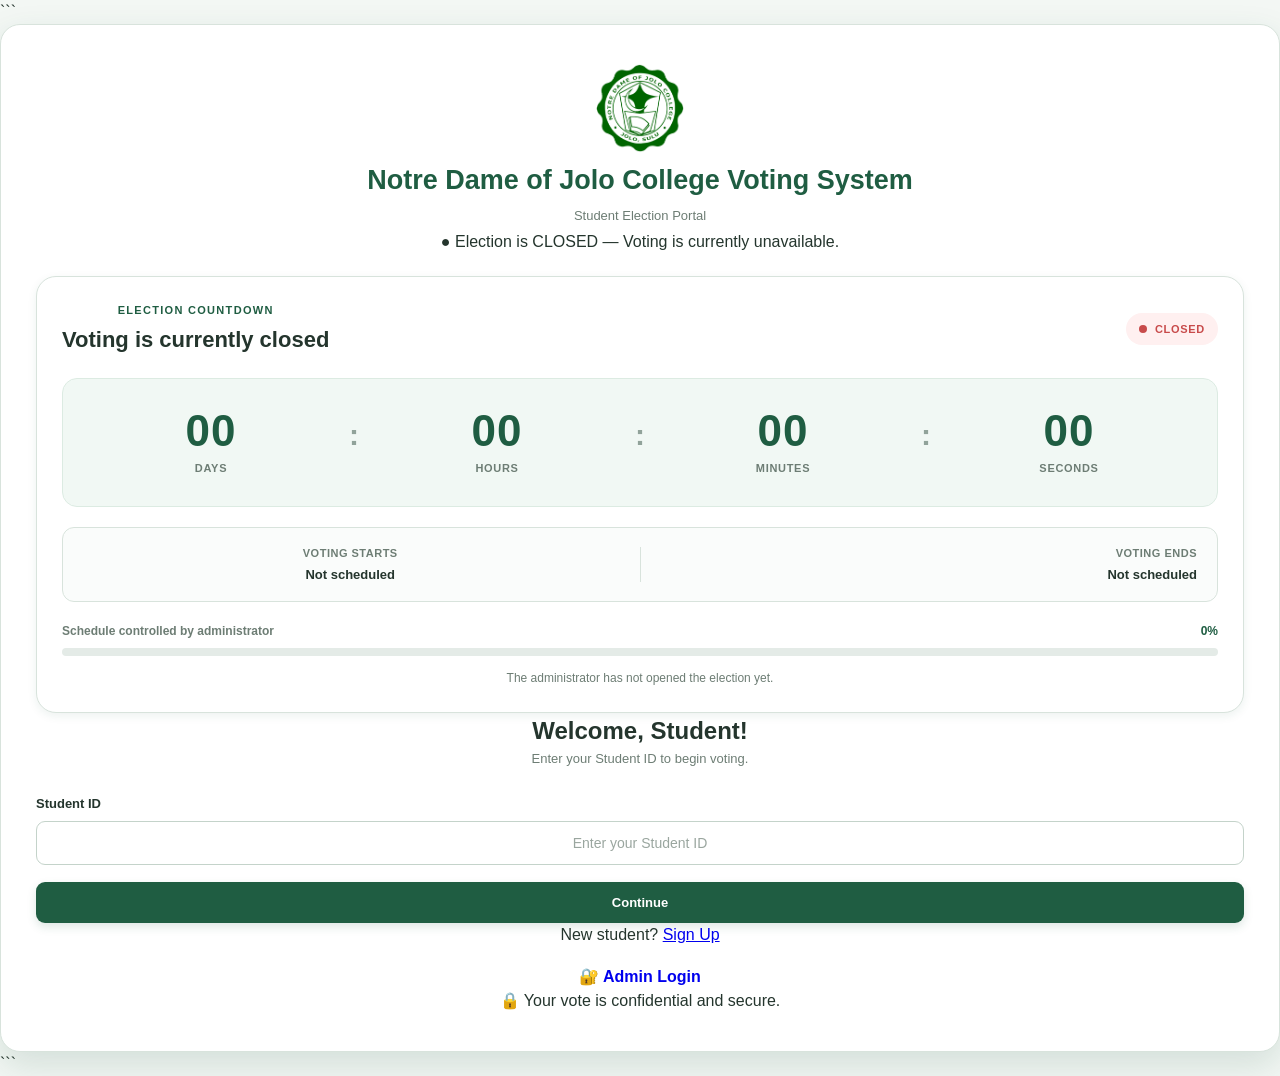
==== commit 685ccb2d: "Fix HTML formatting and structure" ====
--- a/index.html
+++ b/index.html
@@ -4,14 +4,14 @@
 
 <head>
 
-```
+
 <meta charset="UTF-8">
 <meta name="viewport" content="width=device-width, initial-scale=1.0">
 
 <title>Notre Dame Of Jolo College Voting System</title>
 
 <link rel="stylesheet" href="style2.css">
-```
+
 
 </head>
 
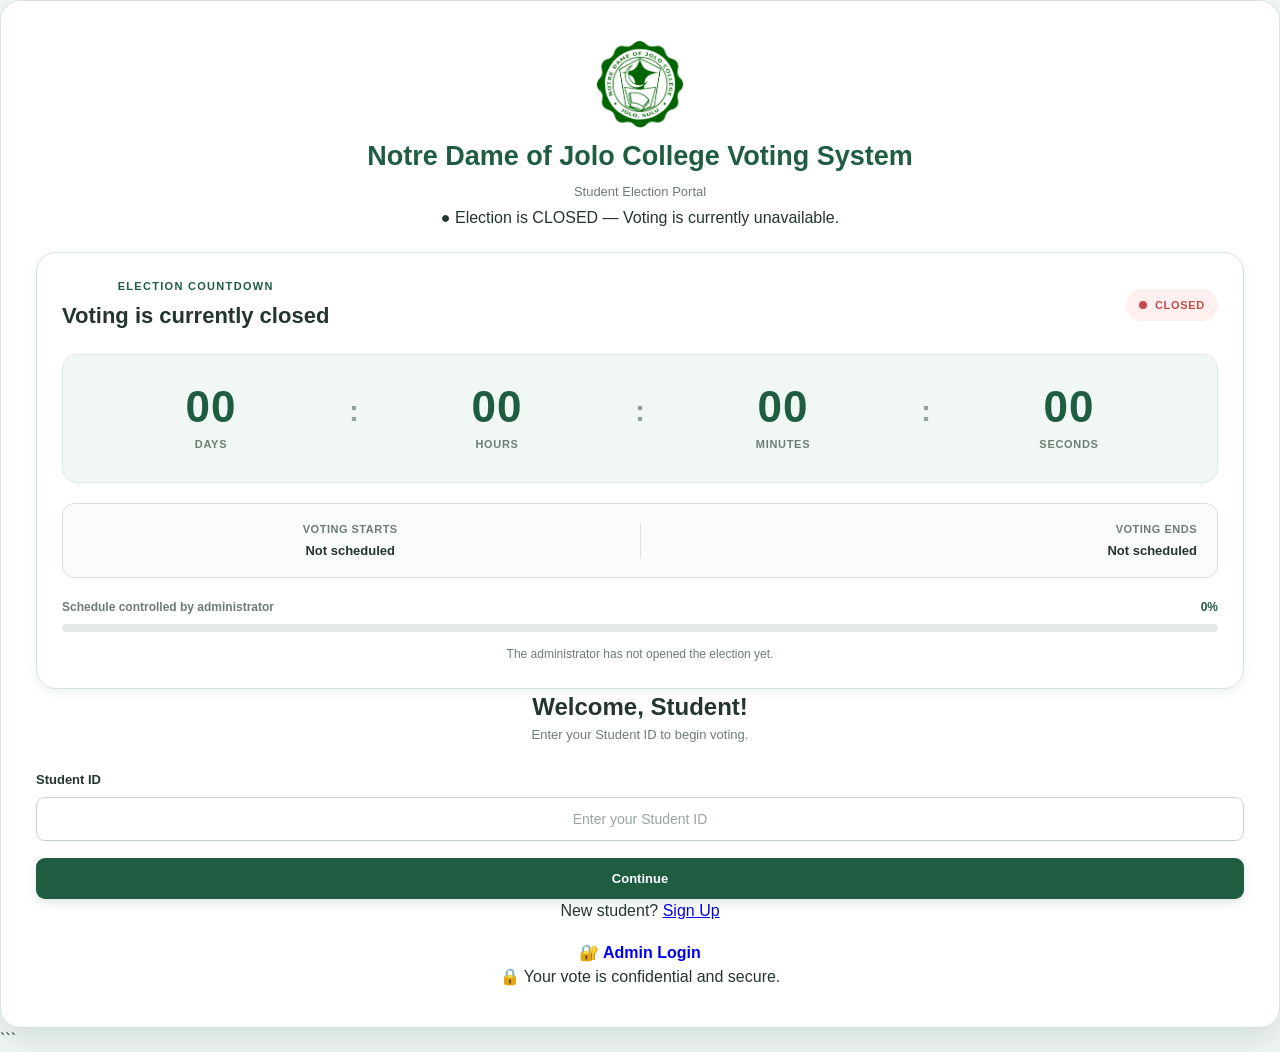
==== commit a6adb361: "Fix HTML formatting and structure" ====
--- a/index.html
+++ b/index.html
@@ -17,7 +17,7 @@
 
 <body>
 
-```
+
 <main class="page-container">
 
     <section class="login-card">
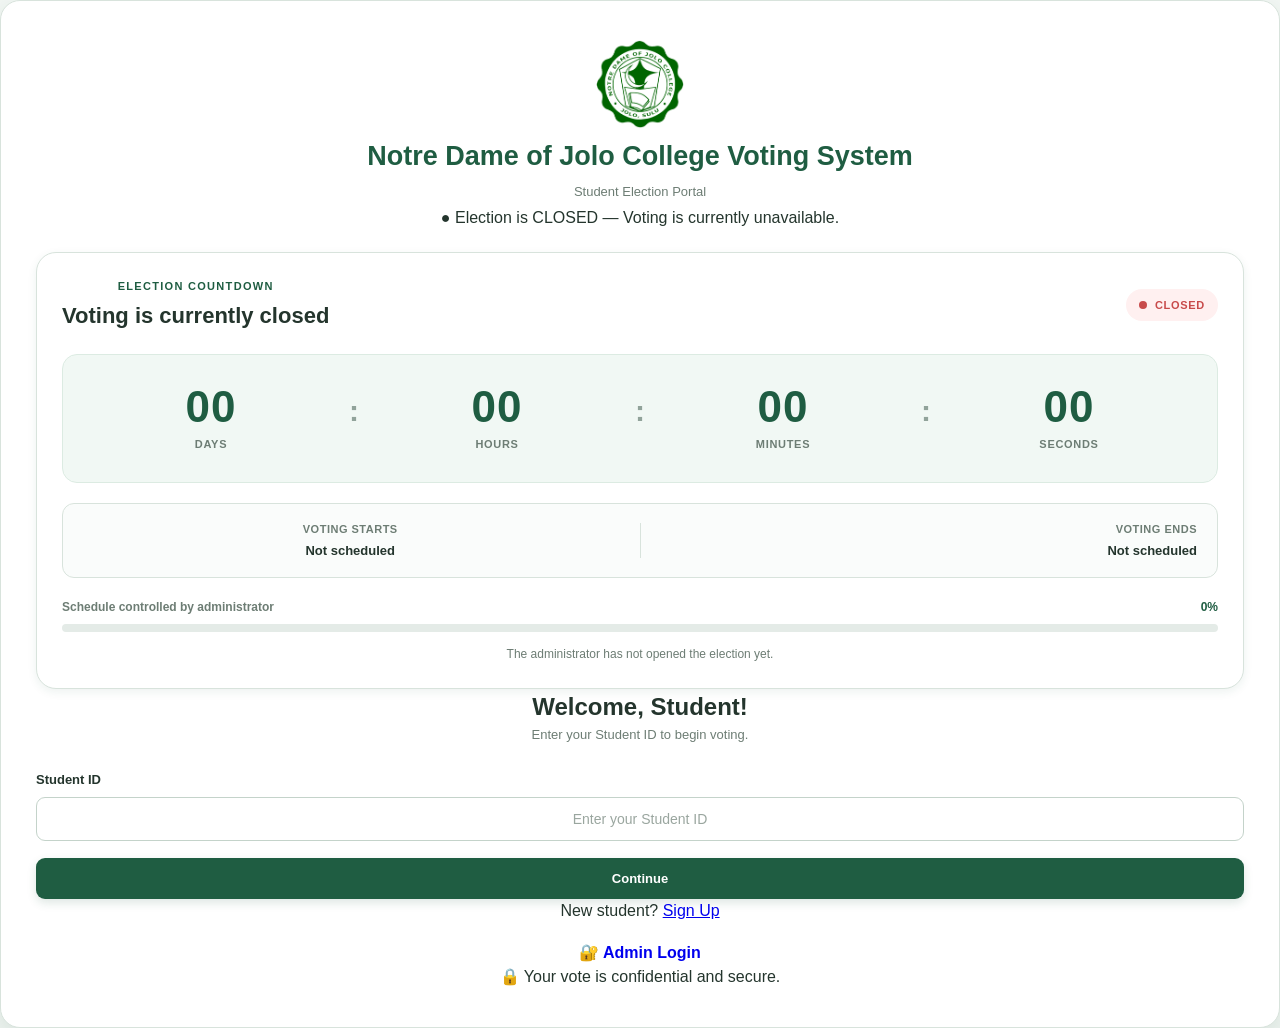
==== commit 1e61681e: "Fix HTML encoding issues in index.html" ====
--- a/index.html
+++ b/index.html
@@ -186,7 +186,7 @@
 =========================================== -->
 
 <script src="student2.js"></script>
-```
+
 
 </body>
 
